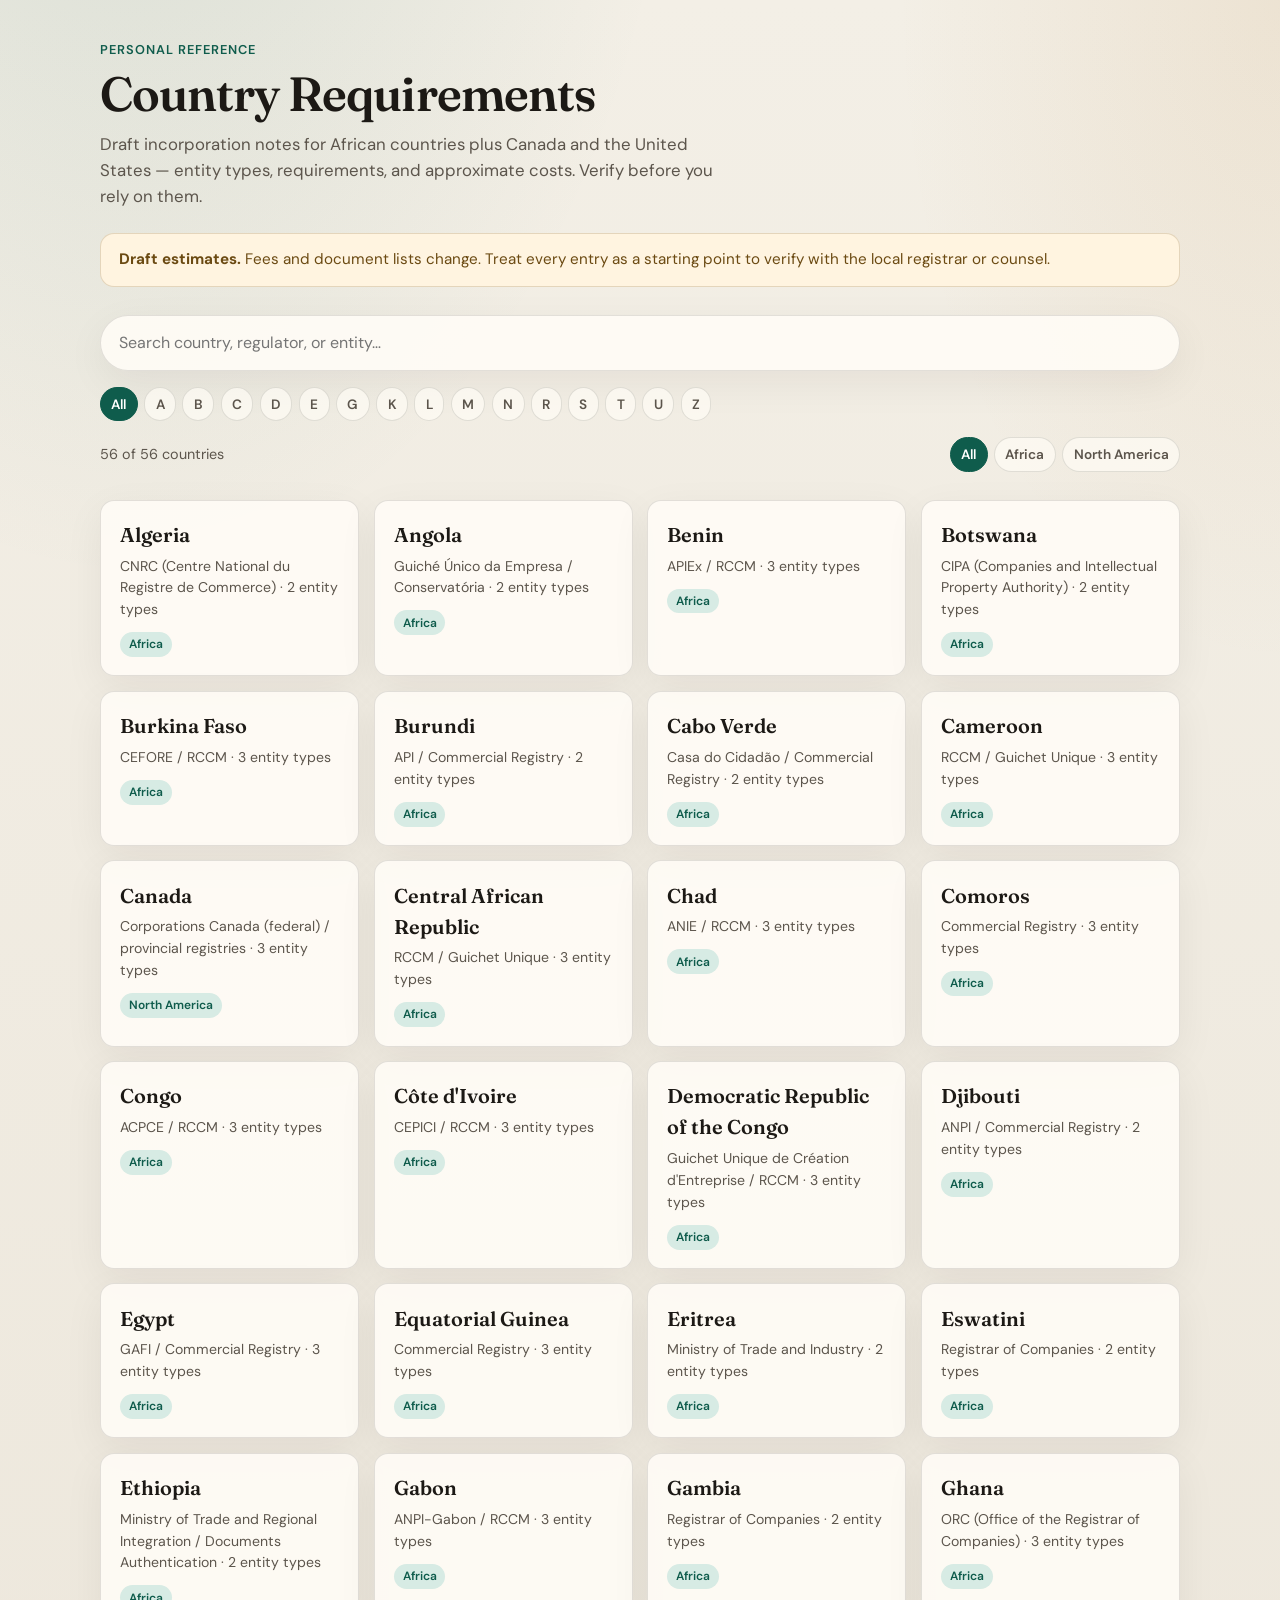
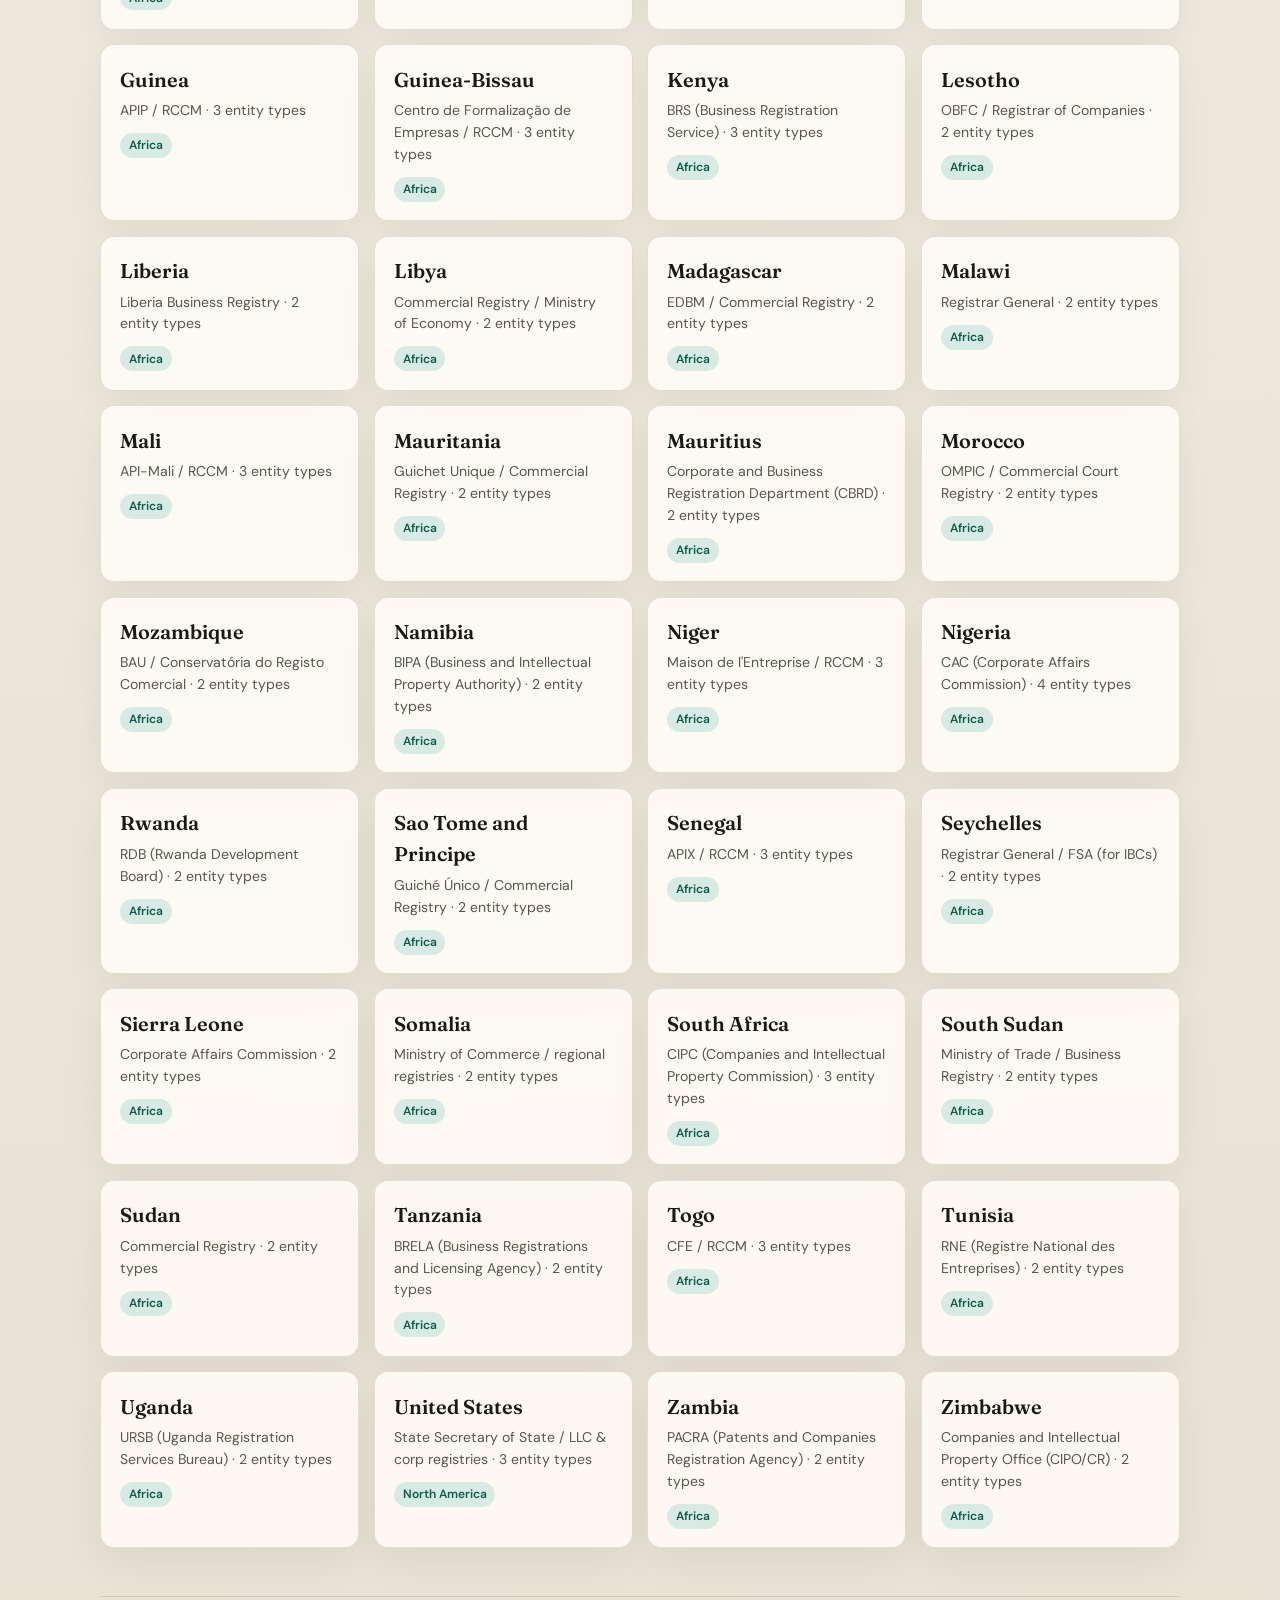
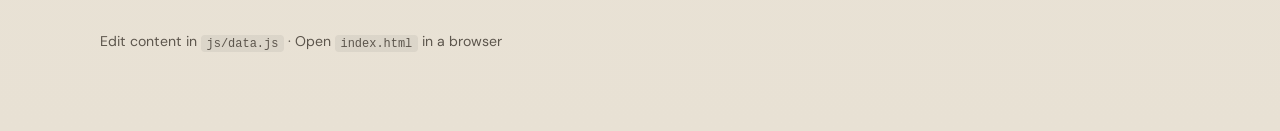
==== index.html @ b5a03db4 "project-initalization" ====
<!DOCTYPE html>
<html lang="en">
<head>
  <meta charset="UTF-8" />
  <meta name="viewport" content="width=device-width, initial-scale=1" />
  <title>Country Requirements Knowledge Base</title>
  <link rel="preconnect" href="https://fonts.googleapis.com" />
  <link rel="preconnect" href="https://fonts.gstatic.com" crossorigin />
  <link href="https://fonts.googleapis.com/css2?family=DM+Sans:ital,opsz,wght@0,9..40,400;0,9..40,500;0,9..40,600;0,9..40,700;1,9..40,400&family=Fraunces:opsz,wght@9..144,500;9..144,600;9..144,700&display=swap" rel="stylesheet" />
  <link rel="stylesheet" href="css/styles.css" />
</head>
<body>
  <div class="page">
    <header class="site-header">
      <p class="eyebrow">Personal reference</p>
      <h1>Country Requirements</h1>
      <p class="lede">
        Draft incorporation notes for African countries plus Canada and the United States —
        entity types, requirements, and approximate costs. Verify before you rely on them.
      </p>
    </header>

    <div class="disclaimer" role="note">
      <strong>Draft estimates.</strong> Fees and document lists change. Treat every entry as a starting point to verify with the local registrar or counsel.
    </div>

    <div class="toolbar">
      <label class="search-wrap">
        <span class="visually-hidden">Search countries</span>
        <input type="search" id="search" placeholder="Search country, regulator, or entity…" autocomplete="off" />
      </label>
      <div class="filters" id="letter-filters" aria-label="Filter by letter"></div>
      <div class="meta-row">
        <span id="result-count"></span>
        <div class="region-toggles">
          <button type="button" class="chip active" data-region="all">All</button>
          <button type="button" class="chip" data-region="Africa">Africa</button>
          <button type="button" class="chip" data-region="North America">North America</button>
        </div>
      </div>
    </div>

    <main>
      <div class="country-grid" id="country-grid"></div>
      <p class="empty-state" id="empty-state" hidden>No countries match that filter.</p>
    </main>

    <footer class="site-footer">
      <p>Edit content in <code>js/data.js</code> · Open <code>index.html</code> in a browser</p>
    </footer>
  </div>

  <script src="js/data.js"></script>
  <script src="js/app.js"></script>
  <script>
    document.addEventListener("DOMContentLoaded", () => initIndex());
  </script>
</body>
</html>
---- css/styles.css ----
:root {
  --bg: #f3efe6;
  --bg-deep: #e8e1d4;
  --ink: #1c1915;
  --ink-soft: #5c554c;
  --accent: #0f5c4c;
  --accent-soft: #d7ebe4;
  --line: rgba(28, 25, 21, 0.12);
  --card: rgba(255, 252, 246, 0.88);
  --warn-bg: #fff4e0;
  --warn-ink: #6b4a12;
  --shadow: 0 12px 40px rgba(28, 25, 21, 0.06);
  --radius: 14px;
  --font: "DM Sans", system-ui, sans-serif;
  --display: "Fraunces", Georgia, serif;
}

*,
*::before,
*::after {
  box-sizing: border-box;
}

html {
  scroll-behavior: smooth;
}

body {
  margin: 0;
  min-height: 100vh;
  font-family: var(--font);
  color: var(--ink);
  background:
    radial-gradient(ellipse 80% 50% at 10% -10%, rgba(15, 92, 76, 0.12), transparent 55%),
    radial-gradient(ellipse 60% 40% at 100% 0%, rgba(180, 120, 40, 0.1), transparent 50%),
    linear-gradient(180deg, var(--bg) 0%, var(--bg-deep) 100%);
  line-height: 1.55;
}

.page {
  width: min(1080px, calc(100% - 2rem));
  margin: 0 auto;
  padding: 2.5rem 0 4rem;
}

.page-detail {
  width: min(820px, calc(100% - 2rem));
}

.site-header {
  margin-bottom: 1.5rem;
}

.eyebrow {
  margin: 0 0 0.4rem;
  font-size: 0.8rem;
  font-weight: 600;
  letter-spacing: 0.08em;
  text-transform: uppercase;
  color: var(--accent);
}

.site-header h1,
.detail-header h1 {
  margin: 0 0 0.6rem;
  font-family: var(--display);
  font-weight: 600;
  font-size: clamp(2rem, 5vw, 3rem);
  letter-spacing: -0.02em;
  line-height: 1.15;
}

.lede {
  margin: 0;
  max-width: 40rem;
  color: var(--ink-soft);
  font-size: 1.05rem;
}

.disclaimer {
  margin: 1.25rem 0 1.75rem;
  padding: 0.9rem 1.1rem;
  background: var(--warn-bg);
  color: var(--warn-ink);
  border-radius: var(--radius);
  border: 1px solid rgba(107, 74, 18, 0.18);
  font-size: 0.95rem;
}

.toolbar {
  display: grid;
  gap: 1rem;
  margin-bottom: 1.75rem;
}

.search-wrap input {
  width: 100%;
  padding: 0.9rem 1.1rem;
  border: 1px solid var(--line);
  border-radius: 999px;
  background: var(--card);
  font: inherit;
  font-size: 1rem;
  color: var(--ink);
  box-shadow: var(--shadow);
}

.search-wrap input:focus {
  outline: 2px solid var(--accent);
  outline-offset: 2px;
}

.filters {
  display: flex;
  flex-wrap: wrap;
  gap: 0.4rem;
}

.letter-btn,
.chip {
  appearance: none;
  border: 1px solid var(--line);
  background: rgba(255, 252, 246, 0.7);
  color: var(--ink-soft);
  font: inherit;
  font-size: 0.85rem;
  font-weight: 600;
  padding: 0.35rem 0.65rem;
  border-radius: 999px;
  cursor: pointer;
  transition: background 0.15s ease, color 0.15s ease, border-color 0.15s ease;
}

.letter-btn:hover,
.chip:hover,
.letter-btn.active,
.chip.active {
  background: var(--accent);
  border-color: var(--accent);
  color: #fff;
}

.meta-row {
  display: flex;
  flex-wrap: wrap;
  align-items: center;
  justify-content: space-between;
  gap: 0.75rem;
  color: var(--ink-soft);
  font-size: 0.9rem;
}

.region-toggles {
  display: flex;
  flex-wrap: wrap;
  gap: 0.4rem;
}

.country-grid {
  display: grid;
  grid-template-columns: repeat(auto-fill, minmax(240px, 1fr));
  gap: 0.9rem;
}

.country-card {
  display: block;
  padding: 1.15rem 1.2rem;
  background: var(--card);
  border: 1px solid var(--line);
  border-radius: var(--radius);
  text-decoration: none;
  color: inherit;
  box-shadow: var(--shadow);
  transition: transform 0.15s ease, border-color 0.15s ease;
}

.country-card:hover {
  transform: translateY(-2px);
  border-color: rgba(15, 92, 76, 0.35);
}

.country-card h2 {
  margin: 0 0 0.35rem;
  font-family: var(--display);
  font-size: 1.25rem;
  font-weight: 600;
}

.country-card .meta {
  margin: 0;
  font-size: 0.88rem;
  color: var(--ink-soft);
}

.tag {
  display: inline-block;
  margin-top: 0.7rem;
  padding: 0.2rem 0.55rem;
  border-radius: 999px;
  background: var(--accent-soft);
  color: var(--accent);
  font-size: 0.75rem;
  font-weight: 600;
}

.empty-state {
  text-align: center;
  color: var(--ink-soft);
  padding: 2rem 1rem;
}

.back-link {
  display: inline-block;
  margin-bottom: 1.25rem;
  color: var(--accent);
  font-weight: 600;
  text-decoration: none;
}

.back-link:hover {
  text-decoration: underline;
}

.detail-header {
  margin-bottom: 1rem;
}

.detail-meta {
  display: flex;
  flex-wrap: wrap;
  gap: 0.5rem 1rem;
  margin: 0.5rem 0 0;
  color: var(--ink-soft);
  font-size: 0.95rem;
}

.entity {
  margin: 1.5rem 0;
  padding: 1.35rem 1.4rem;
  background: var(--card);
  border: 1px solid var(--line);
  border-radius: var(--radius);
  box-shadow: var(--shadow);
}

.entity h2 {
  margin: 0 0 0.25rem;
  font-family: var(--display);
  font-size: 1.4rem;
  font-weight: 600;
}

.entity .local-name {
  margin: 0 0 1rem;
  color: var(--ink-soft);
  font-size: 0.95rem;
}

.entity h3 {
  margin: 1.1rem 0 0.5rem;
  font-size: 0.8rem;
  font-weight: 700;
  letter-spacing: 0.06em;
  text-transform: uppercase;
  color: var(--accent);
}

.entity ul {
  margin: 0;
  padding-left: 1.2rem;
}

.entity li {
  margin-bottom: 0.35rem;
}

.cost-table {
  width: 100%;
  border-collapse: collapse;
  font-size: 0.95rem;
}

.cost-table th,
.cost-table td {
  text-align: left;
  padding: 0.55rem 0.4rem;
  border-bottom: 1px solid var(--line);
  vertical-align: top;
}

.cost-table th {
  font-size: 0.75rem;
  text-transform: uppercase;
  letter-spacing: 0.05em;
  color: var(--ink-soft);
  font-weight: 600;
}

.cost-table .amount {
  font-weight: 600;
  white-space: nowrap;
}

.timeline {
  margin: 0.75rem 0 0;
  color: var(--ink-soft);
  font-size: 0.95rem;
}

.country-notes {
  margin-top: 1.5rem;
  padding: 1rem 1.15rem;
  border-left: 3px solid var(--accent);
  background: rgba(15, 92, 76, 0.06);
  border-radius: 0 var(--radius) var(--radius) 0;
  color: var(--ink-soft);
}

.not-found {
  padding: 2rem 0;
}

.site-footer {
  margin-top: 3rem;
  padding-top: 1.25rem;
  border-top: 1px solid var(--line);
  color: var(--ink-soft);
  font-size: 0.88rem;
}

.site-footer code {
  font-size: 0.85em;
  padding: 0.1rem 0.35rem;
  background: rgba(28, 25, 21, 0.06);
  border-radius: 4px;
}

.visually-hidden {
  position: absolute;
  width: 1px;
  height: 1px;
  padding: 0;
  margin: -1px;
  overflow: hidden;
  clip: rect(0, 0, 0, 0);
  border: 0;
}

.loading {
  color: var(--ink-soft);
}

@media (max-width: 600px) {
  .page {
    width: min(100% - 1.25rem, 1080px);
    padding-top: 1.75rem;
  }

  .cost-table th:nth-child(3),
  .cost-table td:nth-child(3) {
    display: none;
  }

  .entity {
    padding: 1.1rem;
  }
}
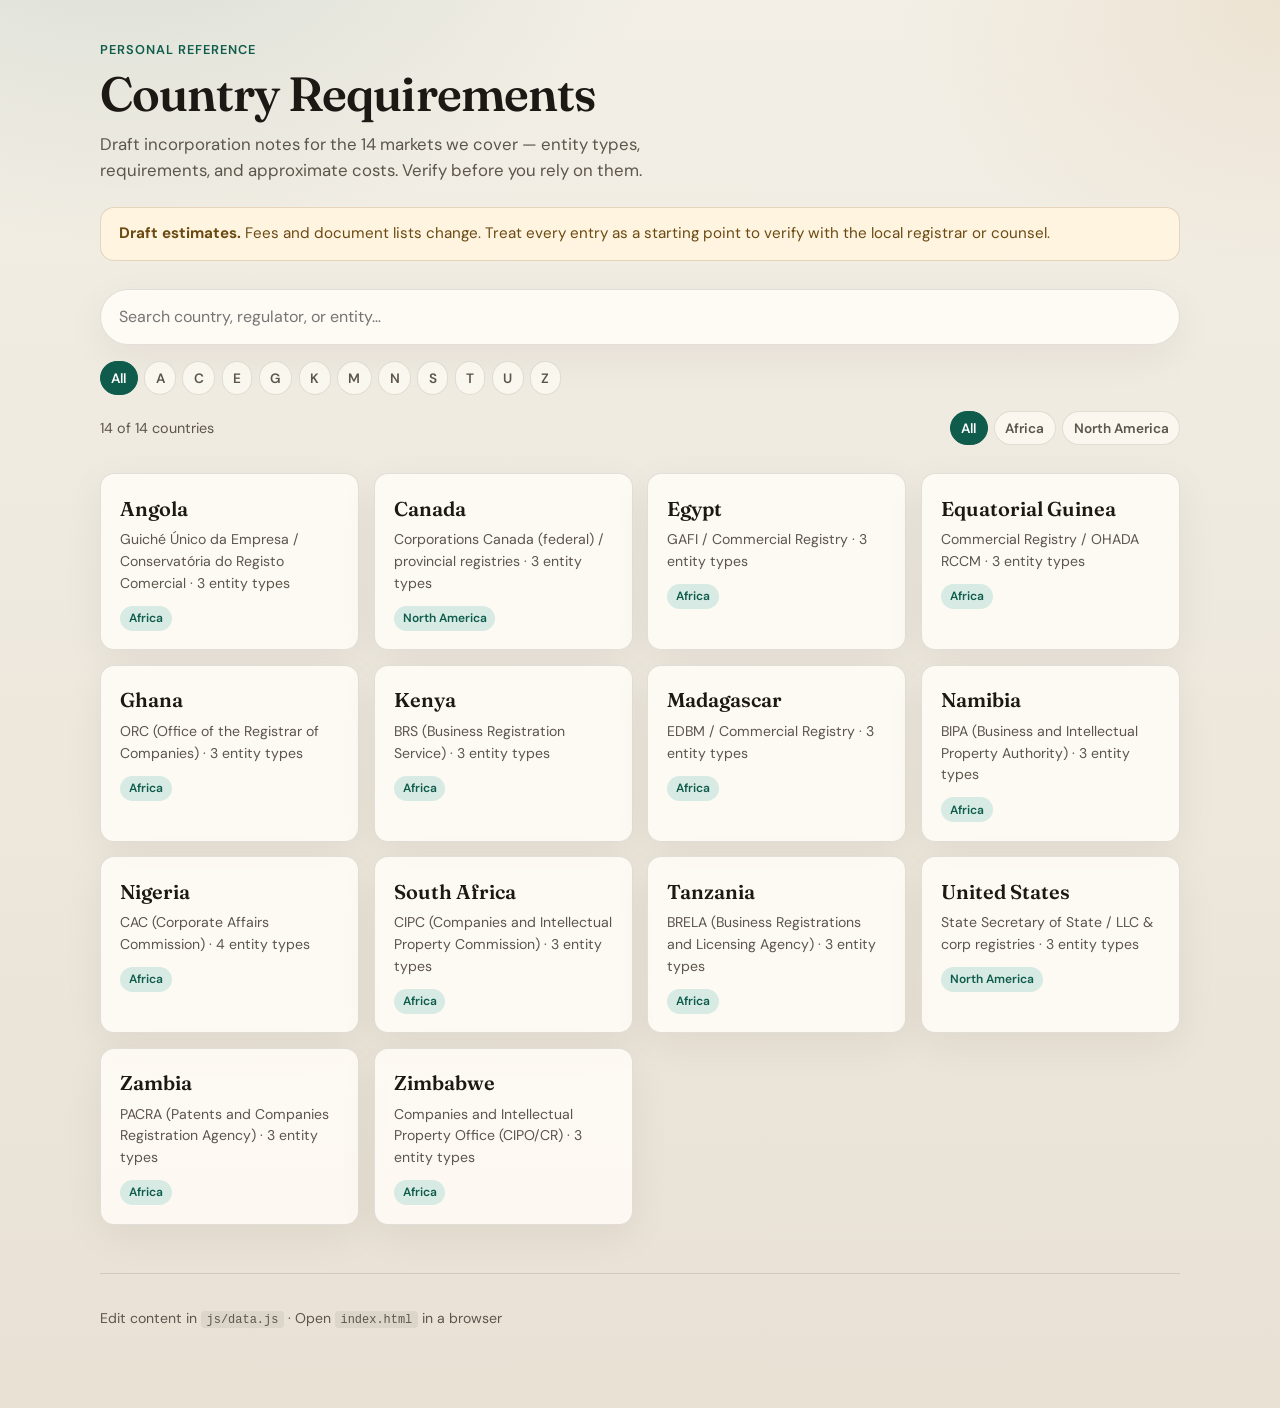
==== commit 0ed25822: "update" ====
--- a/index.html
+++ b/index.html
@@ -15,8 +15,8 @@
       <p class="eyebrow">Personal reference</p>
       <h1>Country Requirements</h1>
       <p class="lede">
-        Draft incorporation notes for African countries plus Canada and the United States —
-        entity types, requirements, and approximate costs. Verify before you rely on them.
+        Draft incorporation notes for the 14 markets we cover — entity types, requirements,
+        and approximate costs. Verify before you rely on them.
       </p>
     </header>
 
